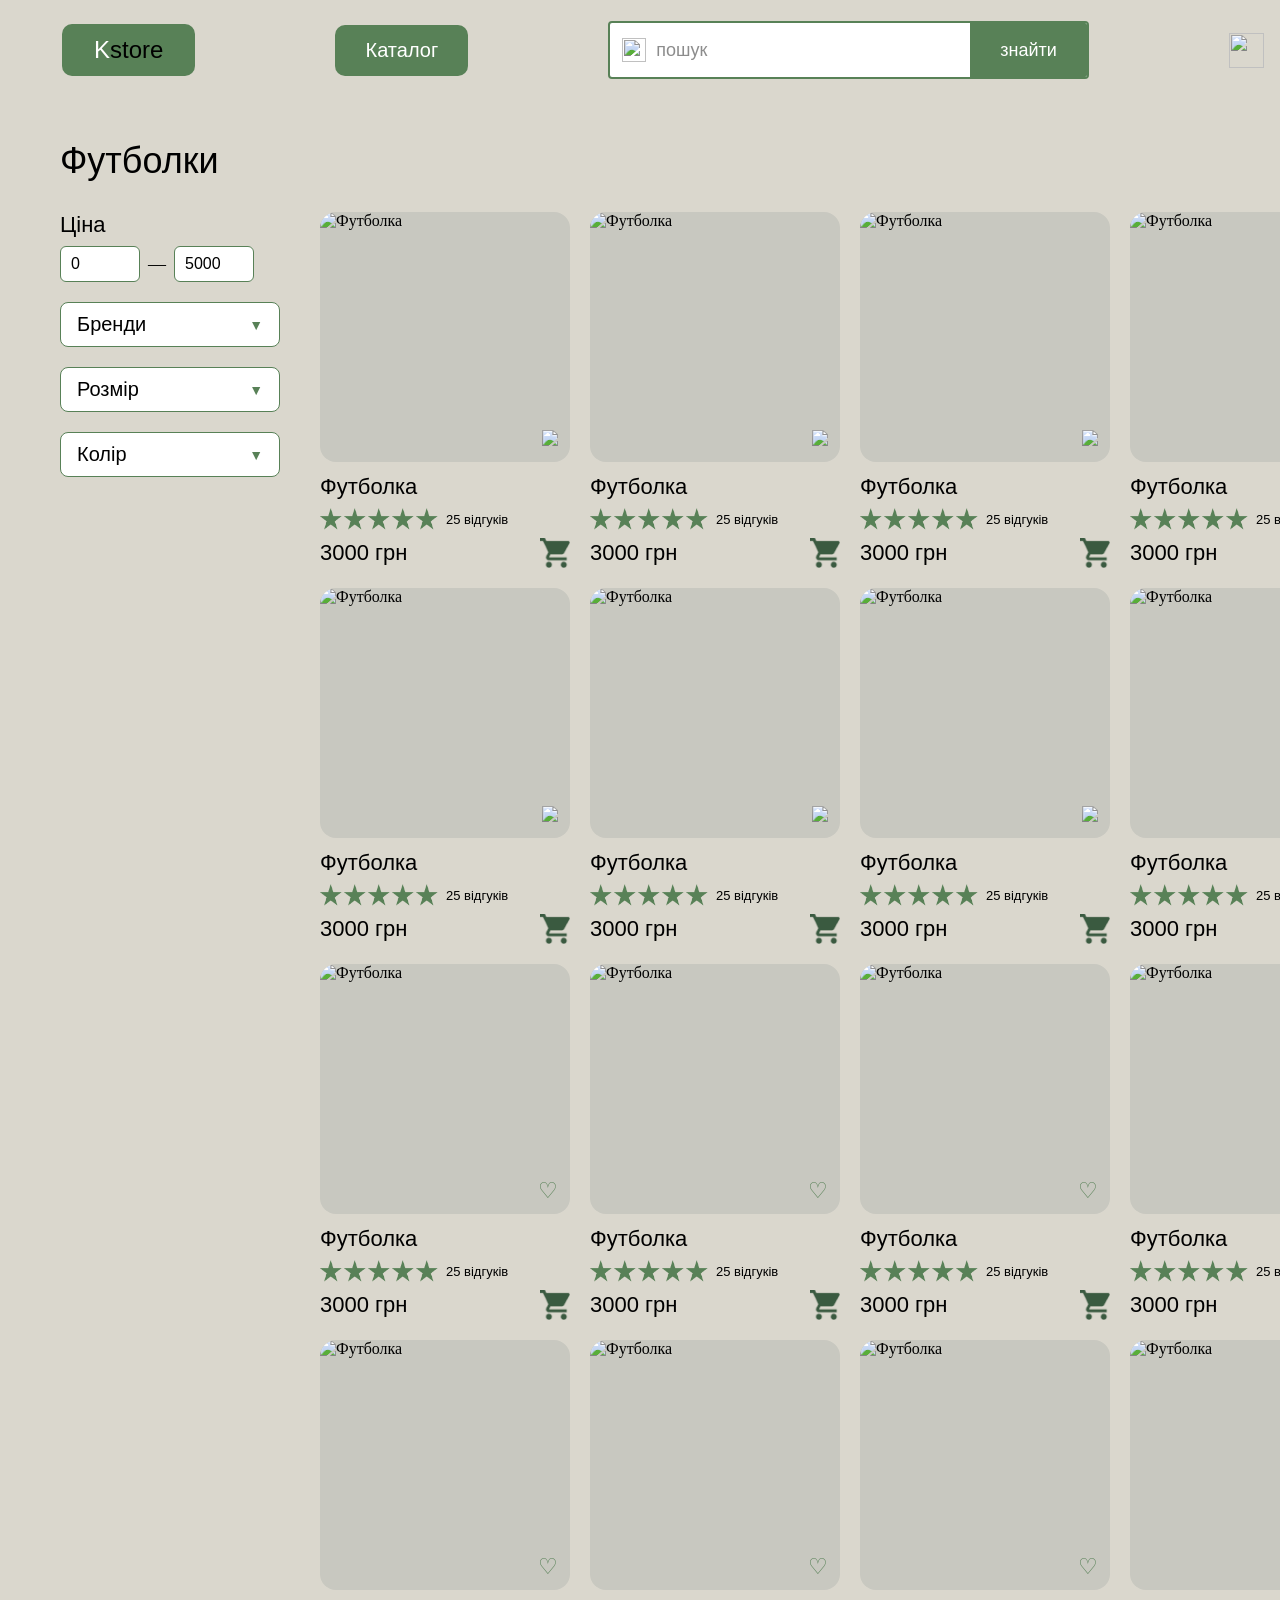
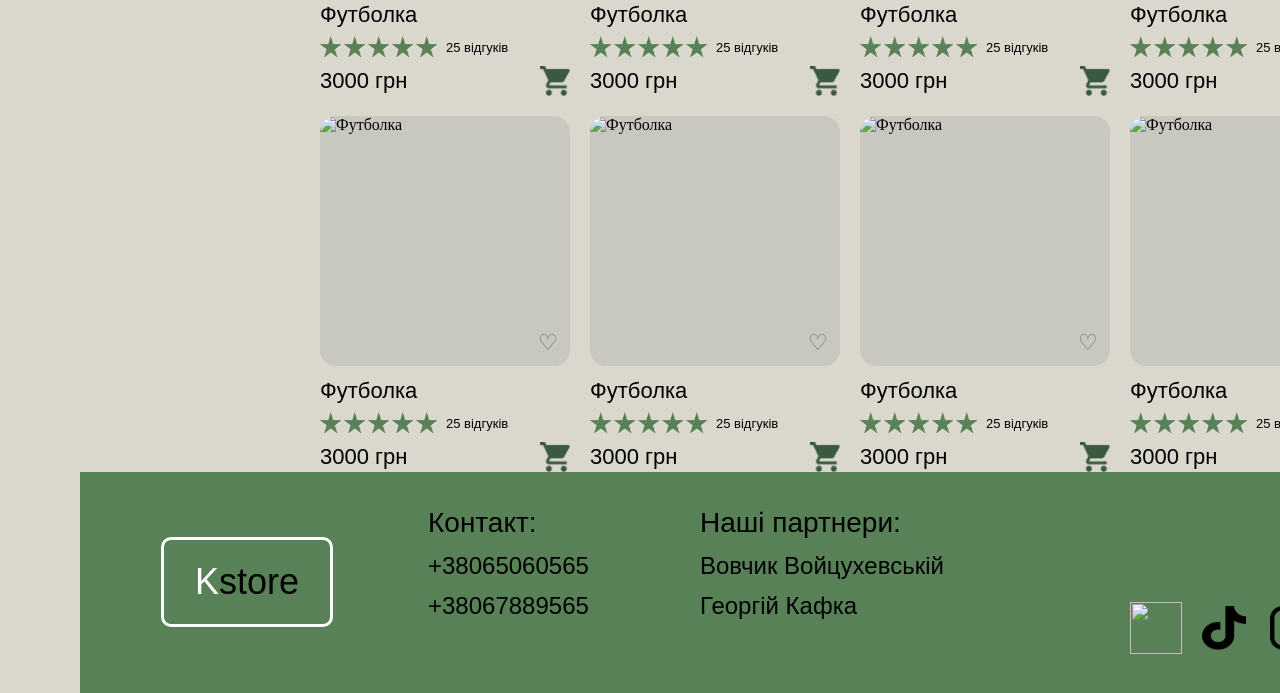
==== tshirts.html @ 8bb26d5e "ver 4" ====
<!DOCTYPE html>
<html>

<head>
  <meta charset="utf-8" />
  <style>
    :root {
      --cart: #588157;
      --clolr: #DAD7CD;
      --clollr: #a3b18a;
      --coilr: #a3b18a;
    }
  </style>
  <link rel="stylesheet" href="style.css">
  <link rel="stylesheet" href="tshirts.css">
</head>

<body>
  <div class="home-page">

    <!-- ХЕДЕР (такий самий як на першій сторінці) -->
    <header class="header">
      <div class="kstore-wrapper">
        <p class="kstore"><span class="span">K</span><span class="text-wrapper-13">store</span></p>
      </div>
      <button class="div-wrapper">Каталог</button>
      <div class="search-container">
        <div class="search-box">
          <img class="search-icon" src="img/pepicons-pop-loop.svg" />
          <input type="text" placeholder="пошук" class="search-input">
        </div>
        <button class="button-find">знайти</button>
      </div>
      <div class="header-icons">
        <img class="header-icon" src="img/heart-2.svg" />
        <img class="header-icon" src="img/mdi-account.svg" />
        <img class="header-icon" src="img/mdi-cart-2.svg" />
      </div>
    </header>

    <!-- КОНТЕНТ СТОРІНКИ -->
    <div class="tshirts-page">

      <!-- ЗАГОЛОВОК -->
      <h1 class="tshirts-title">Футболки</h1>

      <div class="tshirts-layout">

        <!-- ФІЛЬТРИ ЗЛІВА -->
        <div class="filters">

          <div class="filter-group">
            <div class="filter-label">Ціна</div>
            <div class="price-inputs">
              <input type="number" class="price-input" placeholder="0" value="0" />
              <span class="price-divider">—</span>
              <input type="number" class="price-input" placeholder="5000" value="5000" />
            </div>
          </div>

          <div class="filter-group">
            <button class="filter-dropdown">Бренди <span class="arrow">▼</span></button>
          </div>

          <div class="filter-group">
            <button class="filter-dropdown">Розмір <span class="arrow">▼</span></button>
          </div>

          <div class="filter-group">
            <button class="filter-dropdown">Колір <span class="arrow">▼</span></button>
          </div>

        </div>

        <!-- СІТКА ТОВАРІВ -->
        <div class="products-grid">

          <!-- ТОВАР 1 — замініть src на своє фото -->
          <div class="product-card">
            <div class="product-img-wrapper">
              <img class="product-img" src="img/ВСТАВТЕ_ФОТО_1.png" alt="Футболка" />
              <div class="product-heart"><img src="img/heart.svg" /></div>\
            </div>
            <div class="product-name">Футболка</div>
            <div class="product-stars">
              <img src="img/Star 3.png" /><img src="img/Star 3.png" /><img src="img/Star 3.png" /><img src="img/Star 3.png" /><img src="img/Star 3.png" />
              <span class="product-reviews">25 відгуків</span>
            </div>
            <div class="product-bottom">
              <span class="product-price">3000 грн</span>
              <img class="product-cart-icon" src="img/Vector.png" />
            </div>
          </div>

          <!-- ТОВАР 2 -->
          <div class="product-card">
            <div class="product-img-wrapper">
              <img class="product-img" src="img/ВСТАВТЕ_ФОТО_2.png" alt="Футболка" />
              <div class="product-heart"><img src="img/heart.svg" /></div>
            </div>
            <div class="product-name">Футболка</div>
            <div class="product-stars">
              <img src="img/Star 3.png" /><img src="img/Star 3.png" /><img src="img/Star 3.png" /><img src="img/Star 3.png" /><img src="img/Star 3.png" />
              <span class="product-reviews">25 відгуків</span>
            </div>
            <div class="product-bottom">
              <span class="product-price">3000 грн</span>
              <img class="product-cart-icon" src="img/Vector.png" />
            </div>
          </div>

          <!-- ТОВАР 3 -->
          <div class="product-card">
            <div class="product-img-wrapper">
              <img class="product-img" src="img/ВСТАВТЕ_ФОТО_3.png" alt="Футболка" />
              <div class="product-heart"><img src="img/heart.svg" /></div>
            </div>
            <div class="product-name">Футболка</div>
            <div class="product-stars">
              <img src="img/Star 3.png" /><img src="img/Star 3.png" /><img src="img/Star 3.png" /><img src="img/Star 3.png" /><img src="img/Star 3.png" />
              <span class="product-reviews">25 відгуків</span>
            </div>
            <div class="product-bottom">
              <span class="product-price">3000 грн</span>
              <img class="product-cart-icon" src="img/Vector.png" />
            </div>
          </div>

          <!-- ТОВАР 4 -->
          <div class="product-card">
            <div class="product-img-wrapper">
              <img class="product-img" src="img/ВСТАВТЕ_ФОТО_4.png" alt="Футболка" />
              <div class="product-heart"><img src="img/heart.svg" /></div>
            </div>
            <div class="product-name">Футболка</div>
            <div class="product-stars">
              <img src="img/Star 3.png" /><img src="img/Star 3.png" /><img src="img/Star 3.png" /><img src="img/Star 3.png" /><img src="img/Star 3.png" />
              <span class="product-reviews">25 відгуків</span>
            </div>
            <div class="product-bottom">
              <span class="product-price">3000 грн</span>
              <img class="product-cart-icon" src="img/Vector.png" />
            </div>
          </div>

          <!-- ТОВАР 5 -->
          <div class="product-card">
            <div class="product-img-wrapper">
              <img class="product-img" src="img/ВСТАВТЕ_ФОТО_5.png" alt="Футболка" />
              <div class="product-heart"><img src="img/heart.svg" /></div>
            </div>
            <div class="product-name">Футболка</div>
            <div class="product-stars">
              <img src="img/Star 3.png" /><img src="img/Star 3.png" /><img src="img/Star 3.png" /><img src="img/Star 3.png" /><img src="img/Star 3.png" />
              <span class="product-reviews">25 відгуків</span>
            </div>
            <div class="product-bottom">
              <span class="product-price">3000 грн</span>
              <img class="product-cart-icon" src="img/Vector.png" />
            </div>
          </div>

          <!-- ТОВАР 6 -->
          <div class="product-card">
            <div class="product-img-wrapper">
              <img class="product-img" src="img/ВСТАВТЕ_ФОТО_6.png" alt="Футболка" />
              <div class="product-heart"><img src="img/heart.svg" /></div>
            </div>
            <div class="product-name">Футболка</div>
            <div class="product-stars">
              <img src="img/Star 3.png" /><img src="img/Star 3.png" /><img src="img/Star 3.png" /><img src="img/Star 3.png" /><img src="img/Star 3.png" />
              <span class="product-reviews">25 відгуків</span>
            </div>
            <div class="product-bottom">
              <span class="product-price">3000 грн</span>
              <img class="product-cart-icon" src="img/Vector.png" />
            </div>
          </div>

          <!-- ТОВАР 7 -->
          <div class="product-card">
            <div class="product-img-wrapper">
              <img class="product-img" src="img/ВСТАВТЕ_ФОТО_7.png" alt="Футболка" />
              <div class="product-heart"><img src="img/heart.svg" /></div>
            </div>
            <div class="product-name">Футболка</div>
            <div class="product-stars">
              <img src="img/Star 3.png" /><img src="img/Star 3.png" /><img src="img/Star 3.png" /><img src="img/Star 3.png" /><img src="img/Star 3.png" />
              <span class="product-reviews">25 відгуків</span>
            </div>
            <div class="product-bottom">
              <span class="product-price">3000 грн</span>
              <img class="product-cart-icon" src="img/Vector.png" />
            </div>
          </div>

          <!-- ТОВАР 8 -->
          <div class="product-card">
            <div class="product-img-wrapper">
              <img class="product-img" src="img/ВСТАВТЕ_ФОТО_8.png" alt="Футболка" />
              <div class="product-heart"><img src="img/heart.svg" /></div>
            </div>
            <div class="product-name">Футболка</div>
            <div class="product-stars">
              <img src="img/Star 3.png" /><img src="img/Star 3.png" /><img src="img/Star 3.png" /><img src="img/Star 3.png" /><img src="img/Star 3.png" />
              <span class="product-reviews">25 відгуків</span>
            </div>
            <div class="product-bottom">
              <span class="product-price">3000 грн</span>
              <img class="product-cart-icon" src="img/Vector.png" />
            </div>
          </div>

          <!-- ТОВАР 9 -->
          <div class="product-card">
            <div class="product-img-wrapper">
              <img class="product-img" src="img/ВСТАВТЕ_ФОТО_9.png" alt="Футболка" />
              <div class="product-heart">♡</div>
            </div>
            <div class="product-name">Футболка</div>
            <div class="product-stars">
              <img src="img/Star 3.png" /><img src="img/Star 3.png" /><img src="img/Star 3.png" /><img src="img/Star 3.png" /><img src="img/Star 3.png" />
              <span class="product-reviews">25 відгуків</span>
            </div>
            <div class="product-bottom">
              <span class="product-price">3000 грн</span>
              <img class="product-cart-icon" src="img/Vector.png" />
            </div>
          </div>

          <!-- ТОВАР 10 -->
          <div class="product-card">
            <div class="product-img-wrapper">
              <img class="product-img" src="img/ВСТАВТЕ_ФОТО_10.png" alt="Футболка" />
              <div class="product-heart">♡</div>
            </div>
            <div class="product-name">Футболка</div>
            <div class="product-stars">
              <img src="img/Star 3.png" /><img src="img/Star 3.png" /><img src="img/Star 3.png" /><img src="img/Star 3.png" /><img src="img/Star 3.png" />
              <span class="product-reviews">25 відгуків</span>
            </div>
            <div class="product-bottom">
              <span class="product-price">3000 грн</span>
              <img class="product-cart-icon" src="img/Vector.png" />
            </div>
          </div>

          <!-- ТОВАР 11 -->
          <div class="product-card">
            <div class="product-img-wrapper">
              <img class="product-img" src="img/ВСТАВТЕ_ФОТО_11.png" alt="Футболка" />
              <div class="product-heart">♡</div>
            </div>
            <div class="product-name">Футболка</div>
            <div class="product-stars">
              <img src="img/Star 3.png" /><img src="img/Star 3.png" /><img src="img/Star 3.png" /><img src="img/Star 3.png" /><img src="img/Star 3.png" />
              <span class="product-reviews">25 відгуків</span>
            </div>
            <div class="product-bottom">
              <span class="product-price">3000 грн</span>
              <img class="product-cart-icon" src="img/Vector.png" />
            </div>
          </div>

          <!-- ТОВАР 12 -->
          <div class="product-card">
            <div class="product-img-wrapper">
              <img class="product-img" src="img/ВСТАВТЕ_ФОТО_12.png" alt="Футболка" />
              <div class="product-heart">♡</div>
            </div>
            <div class="product-name">Футболка</div>
            <div class="product-stars">
              <img src="img/Star 3.png" /><img src="img/Star 3.png" /><img src="img/Star 3.png" /><img src="img/Star 3.png" /><img src="img/Star 3.png" />
              <span class="product-reviews">25 відгуків</span>
            </div>
            <div class="product-bottom">
              <span class="product-price">3000 грн</span>
              <img class="product-cart-icon" src="img/Vector.png" />
            </div>
          </div>

          <!-- ТОВАР 13 -->
          <div class="product-card">
            <div class="product-img-wrapper">
              <img class="product-img" src="img/ВСТАВТЕ_ФОТО_13.png" alt="Футболка" />
              <div class="product-heart">♡</div>
            </div>
            <div class="product-name">Футболка</div>
            <div class="product-stars">
              <img src="img/Star 3.png" /><img src="img/Star 3.png" /><img src="img/Star 3.png" /><img src="img/Star 3.png" /><img src="img/Star 3.png" />
              <span class="product-reviews">25 відгуків</span>
            </div>
            <div class="product-bottom">
              <span class="product-price">3000 грн</span>
              <img class="product-cart-icon" src="img/Vector.png" />
            </div>
          </div>

          <!-- ТОВАР 14 -->
          <div class="product-card">
            <div class="product-img-wrapper">
              <img class="product-img" src="img/ВСТАВТЕ_ФОТО_14.png" alt="Футболка" />
              <div class="product-heart">♡</div>
            </div>
            <div class="product-name">Футболка</div>
            <div class="product-stars">
              <img src="img/Star 3.png" /><img src="img/Star 3.png" /><img src="img/Star 3.png" /><img src="img/Star 3.png" /><img src="img/Star 3.png" />
              <span class="product-reviews">25 відгуків</span>
            </div>
            <div class="product-bottom">
              <span class="product-price">3000 грн</span>
              <img class="product-cart-icon" src="img/Vector.png" />
            </div>
          </div>

          <!-- ТОВАР 15 -->
          <div class="product-card">
            <div class="product-img-wrapper">
              <img class="product-img" src="img/ВСТАВТЕ_ФОТО_15.png" alt="Футболка" />
              <div class="product-heart">♡</div>
            </div>
            <div class="product-name">Футболка</div>
            <div class="product-stars">
              <img src="img/Star 3.png" /><img src="img/Star 3.png" /><img src="img/Star 3.png" /><img src="img/Star 3.png" /><img src="img/Star 3.png" />
              <span class="product-reviews">25 відгуків</span>
            </div>
            <div class="product-bottom">
              <span class="product-price">3000 грн</span>
              <img class="product-cart-icon" src="img/Vector.png" />
            </div>
          </div>

          <!-- ТОВАР 16 -->
          <div class="product-card">
            <div class="product-img-wrapper">
              <img class="product-img" src="img/ВСТАВТЕ_ФОТО_16.png" alt="Футболка" />
              <div class="product-heart">♡</div>
            </div>
            <div class="product-name">Футболка</div>
            <div class="product-stars">
              <img src="img/Star 3.png" /><img src="img/Star 3.png" /><img src="img/Star 3.png" /><img src="img/Star 3.png" /><img src="img/Star 3.png" />
              <span class="product-reviews">25 відгуків</span>
            </div>
            <div class="product-bottom">
              <span class="product-price">3000 грн</span>
              <img class="product-cart-icon" src="img/Vector.png" />
            </div>
          </div>

          <!-- ТОВАР 17 -->
          <div class="product-card">
            <div class="product-img-wrapper">
              <img class="product-img" src="img/ВСТАВТЕ_ФОТО_17.png" alt="Футболка" />
              <div class="product-heart">♡</div>
            </div>
            <div class="product-name">Футболка</div>
            <div class="product-stars">
              <img src="img/Star 3.png" /><img src="img/Star 3.png" /><img src="img/Star 3.png" /><img src="img/Star 3.png" /><img src="img/Star 3.png" />
              <span class="product-reviews">25 відгуків</span>
            </div>
            <div class="product-bottom">
              <span class="product-price">3000 грн</span>
              <img class="product-cart-icon" src="img/Vector.png" />
            </div>
          </div>

          <!-- ТОВАР 18 -->
          <div class="product-card">
            <div class="product-img-wrapper">
              <img class="product-img" src="img/ВСТАВТЕ_ФОТО_18.png" alt="Футболка" />
              <div class="product-heart">♡</div>
            </div>
            <div class="product-name">Футболка</div>
            <div class="product-stars">
              <img src="img/Star 3.png" /><img src="img/Star 3.png" /><img src="img/Star 3.png" /><img src="img/Star 3.png" /><img src="img/Star 3.png" />
              <span class="product-reviews">25 відгуків</span>
            </div>
            <div class="product-bottom">
              <span class="product-price">3000 грн</span>
              <img class="product-cart-icon" src="img/Vector.png" />
            </div>
          </div>

          <!-- ТОВАР 19 -->
          <div class="product-card">
            <div class="product-img-wrapper">
              <img class="product-img" src="img/ВСТАВТЕ_ФОТО_19.png" alt="Футболка" />
              <div class="product-heart">♡</div>
            </div>
            <div class="product-name">Футболка</div>
            <div class="product-stars">
              <img src="img/Star 3.png" /><img src="img/Star 3.png" /><img src="img/Star 3.png" /><img src="img/Star 3.png" /><img src="img/Star 3.png" />
              <span class="product-reviews">25 відгуків</span>
            </div>
            <div class="product-bottom">
              <span class="product-price">3000 грн</span>
              <img class="product-cart-icon" src="img/Vector.png" />
            </div>
          </div>

          <!-- ТОВАР 20 -->
          <div class="product-card">
            <div class="product-img-wrapper">
              <img class="product-img" src="img/ВСТАВТЕ_ФОТО_20.png" alt="Футболка" />
              <div class="product-heart">♡</div>
            </div>
            <div class="product-name">Футболка</div>
            <div class="product-stars">
              <img src="img/Star 3.png" /><img src="img/Star 3.png" /><img src="img/Star 3.png" /><img src="img/Star 3.png" /><img src="img/Star 3.png" />
              <span class="product-reviews">25 відгуків</span>
            </div>
            <div class="product-bottom">
              <span class="product-price">3000 грн</span>
              <img class="product-cart-icon" src="img/Vector.png" />
            </div>
          </div>

        </div>
      </div>
    </div>

    <!-- ФУТЕР (такий самий як на першій сторінці) -->
    <div class="rectangle">
      <div class="rectangle-2"></div>
      <a href="index.html">
        <div class="frame-10">
          <p class="p"><span class="span">K</span><span class="text-wrapper-13">store</span></p>
        </div>
      </a>
      <div class="text-wrapper-16">Контакт:</div>
      <div class="text-wrapper-17">+38065060565</div>
      <div class="text-wrapper-18">+38067889565</div>
      <div class="text-wrapper-19">Наші партнери:</div>
      <div class="text-wrapper-20">Вовчик Войцухевській</div>
      <div class="text-wrapper-21">Георгій Кафка</div>
      <div class="footer-icons">
        <img src="img/vector-3.svg" class="footer-icon-tiktok" />
        <div class="mdi-instagram"><img class="vector" src="img/Vector (5).png" /></div>
        <div class="mdi-twitter"><img class="vector-2" src="img/Vector (6).png" /></div>
      </div>
    </div>

  </div>
</body>

</html>
---- style.css ----
html, body {
  margin: 0;
  padding: 0;
  background-color: #DAD7CD;
}
 
button:focus-visible {
  outline: 2px solid #4a90e2;
}
 
a {
  text-decoration: none;
}
 
.home-page {
  background-color: #DAD7CD;
  width: 1440px;
  min-height: 3067px;
  margin: 0 auto;
  position: relative;
  display: flex;
  flex-direction: column;
  align-items: flex-start;
}
 
.home-page .header {
  width: 1440px;
  height: 100px;
  display: flex;
  align-items: center;
  justify-content: space-between;
  padding: 0 62px;
  box-sizing: border-box;
  flex-shrink: 0;
  background-color: transparent;
}
 
.home-page .kstore-wrapper {
  display: flex;
  align-items: center;
  justify-content: center;
  background-color: #588157;
  border-radius: 10px;
  padding: 12px 32px;
  cursor: pointer;
}
 
.home-page .kstore {
  font-family: "Inter", Helvetica, sans-serif;
  font-size: 24px;
  color: transparent;
  margin: 0;
  line-height: normal;
}
 
.home-page .span {
  color: #ffffff;
}
 
.home-page .text-wrapper-13 {
  color: #000000;
}
 
.home-page .div-wrapper {
  all: unset;
  box-sizing: border-box;
  background-color: #588157;
  color: #ffffff;
  border-radius: 10px;
  padding: 14px 30px;
  font-family: "Inter", Helvetica, sans-serif;
  font-size: 20px;
  cursor: pointer;
  white-space: nowrap;
}
 
.home-page .div-wrapper:hover {
  background-color: #3e5b41;
}
 
.search-container {
  display: flex;
  align-items: center;
  border: 2px solid #588157;
  border-radius: 4px;
  overflow: hidden;
  background: white;
}
 
.search-box {
  display: flex;
  align-items: center;
  padding: 0 12px;
}
 
.search-icon {
  width: 24px;
  height: 24px;
  margin-right: 8px;
}
 
.search-input {
  border: none;
  outline: none;
  width: 300px;
  height: 50px;
  font-size: 18px;
  font-family: "Inter", Helvetica, sans-serif;
  background: transparent;
}
 
.search-input::placeholder {
  color: #8c8c8c;
}
 
.button-find {
  all: unset;
  box-sizing: border-box;
  background-color: #588157;
  color: #ffffff;
  padding: 0 30px;
  height: 54px;
  cursor: pointer;
  font-size: 18px;
  font-family: "Inter", Helvetica, sans-serif;
  white-space: nowrap;
}
 
.button-find:hover {
  background-color: #3e5b41;
}
 
.header-icons {
  display: flex;
  align-items: center;
  gap: 22px;
}
 
.header-icon {
  width: 35px;
  height: 35px;
  cursor: pointer;
}
 
.home-page .frame {
  width: 1440px;
  height: 564px;
  flex-shrink: 0;
}
 
.home-page .div {
  width: 1440px;
  height: 564px;
  position: relative;
  background-image: url(./img/Rectangle\ 1.png);
  background-size: cover;
  background-position: 50% 50%;
}
 
.home-page .ellipse {
  position: absolute;
  left: 679px;
  top: 532px;
  width: 9px;
  height: 9px;
  border-radius: 50%;
  background-color: #588157;
}
 
.home-page .ellipse-2,
.home-page .ellipse-3,
.home-page .ellipse-4,
.home-page .ellipse-5 {
  position: absolute;
  top: 532px;
  width: 9px;
  height: 9px;
  border-radius: 50%;
  background-color: #a3b18a;
}
 
.home-page .ellipse-2 { left: 697px; }
.home-page .ellipse-3 { left: 715px; }
.home-page .ellipse-4 { left: 733px; }
.home-page .ellipse-5 { left: 751px; }
 
.home-page .frame-2 {
  display: flex;
  flex-direction: column;
  width: 383px;
  align-items: flex-start;
  position: absolute;
  top: 78px;
  left: 101px;
  gap: 16px;
}
 
.home-page .text-wrapper {
  font-family: "Inter", Helvetica, sans-serif;
  font-weight: 600;
  color: #000000;
  font-size: 32px;
  line-height: normal;
}
 
.home-page .button {
  all: unset;
  box-sizing: border-box;
  display: inline-flex;
  align-items: center;
  justify-content: center;
  padding: 16px 12px;
  background-color: #a3b18a;
  border-radius: 16px;
  cursor: pointer;
}
 
.home-page .text-wrapper-2 {
  font-family: "Inter", Helvetica, sans-serif;
  font-weight: 400;
  color: #000000;
  font-size: 32px;
  line-height: normal;
}
 
.home-page .ic-outline-arrow {
  position: absolute;
  top: 239px;
  left: 21px;
  width: 85px;
  height: 85px;
}
 
.home-page .img {
  position: absolute;
  top: 237px;
  left: 1350px;
  width: 90px;
  height: 90px;
}
 
.home-page .text-wrapper-3 {
  position: absolute;
  top: 730px;
  left: 154px;
  font-family: "Inter", Helvetica, sans-serif;
  font-weight: 400;
  color: #000000;
  font-size: 36px;
  line-height: normal;
}
 
.home-page .tshirtcategory {
  display: flex;
  width: 270px;
  height: 275px;
  align-items: flex-end;
  justify-content: flex-end;
  padding: 8px 15px;
  box-sizing: border-box;
  position: absolute;
  top: 800px;
  left: 100px;
  border-radius: 16px;
  background-image: url(./img/primary.png);
  background-size: cover;
  background-position: 50% 50%;
}
 
.home-page .text-wrapper-14 {
  font-family: "Inter", Helvetica, sans-serif;
  font-weight: 700;
  color: #000000;
  font-size: 24px;
  line-height: normal;
}
 
.home-page .frame-7 {
  display: flex;
  width: 270px;
  height: 276px;
  align-items: flex-end;
  justify-content: flex-end;
  padding: 8px 15px;
  box-sizing: border-box;
  position: absolute;
  top: 800px;
  left: 415px;
  border-radius: 16px;
  background-image: url(./img/Frame\ 32\ \(1\).png);
  background-size: cover;
  background-position: 50% 50%;
}
 
.home-page .frame-8 {
  display: flex;
  width: 270px;
  height: 276px;
  align-items: flex-end;
  justify-content: flex-end;
  padding: 8px 15px;
  box-sizing: border-box;
  position: absolute;
  top: 800px;
  left: 731px;
  border-radius: 16px;
  background-image: url(./img/Frame\ 33\ \(1\).png);
  background-size: cover;
  background-position: 50% 50%;
}
 
.home-page .frame-9 {
  display: flex;
  width: 270px;
  height: 276px;
  align-items: flex-end;
  justify-content: flex-end;
  padding: 8px 15px;
  box-sizing: border-box;
  position: absolute;
  top: 800px;
  left: 1045px;
  border-radius: 16px;
  background-image: url(./img/Frame\ 34\ \(1\).png);
  background-size: cover;
  background-position: 50% 50%;
}
 
.home-page .text-wrapper-15 {
  font-family: "Inter", Helvetica, sans-serif;
  font-weight: 600;
  color: #ffffff;
  font-size: 24px;
  line-height: normal;
}
 
.home-page .text-wrapper-4 {
  position: absolute;
  top: 1155px;
  left: 139px;
  font-family: "Inter", Helvetica, sans-serif;
  font-weight: 400;
  color: #000000;
  font-size: 36px;
  line-height: normal;
}
 
.home-page .frame-3 {
  display: flex;
  flex-wrap: wrap;
  width: 1243px;
  align-items: flex-start;
  gap: 17px;
  position: absolute;
  top: 1230px;
  left: 109px;
}
 
.home-page .div-2 {
  position: relative;
  width: 295px;
  height: 440px;
}
 
.home-page .heart-wrapper {
  all: unset;
  box-sizing: border-box;
  display: flex;
  width: 295px;
  height: 276px;
  align-items: flex-end;
  justify-content: flex-end;
  padding: 8px 15px;
  position: absolute;
  top: 0;
  left: 0;
  border-radius: 16px;
  cursor: pointer;
  z-index: 1;
}
 
.home-page .heart {
  width: 31px;
  height: 31px;
}
 
.home-page .product-photo {
  position: absolute;
  top: 0;
  left: 0;
  width: 295px;
  height: 276px;
  object-fit: cover;
  border-radius: 16px;
}
 
.home-page .text-wrapper-5 {
  position: absolute;
  top: 289px;
  left: 0;
  font-family: "Inter", Helvetica, sans-serif;
  font-weight: 400;
  color: #000000;
  font-size: 32px;
  line-height: normal;
}
 
.home-page .star  { position: absolute; top: 343px; left: 1px;   width: 39px; height: 37px; }
.home-page .star-2{ position: absolute; top: 343px; left: 42px;  width: 39px; height: 37px; }
.home-page .star-3{ position: absolute; top: 343px; left: 80px;  width: 39px; height: 37px; }
.home-page .star-4{ position: absolute; top: 343px; left: 121px; width: 39px; height: 37px; }
.home-page .star-5{ position: absolute; top: 343px; left: 159px; width: 38px; height: 37px; }
 
.home-page .text-wrapper-6,
.home-page .text-wrapper-8 {
  position: absolute;
  top: 364px;
  left: 201px;
  width: 85px;
  font-family: "Inter", Helvetica, sans-serif;
  font-weight: 400;
  color: #000000;
  font-size: 16px;
  line-height: normal;
  white-space: nowrap;
}
 
.home-page .text-wrapper-7 {
  position: absolute;
  top: 397px;
  left: 0;
  font-family: "Inter", Helvetica, sans-serif;
  font-weight: 400;
  color: #000000;
  font-size: 32px;
  line-height: normal;
}
 
.home-page .mdi-cart {
  position: absolute;
  top: 397px;
  left: 251px;
  width: 44px;
  height: 44px;
}
 
.home-page .text-wrapper-9 {
  position: absolute;
  top: 2160px;
  left: 132px;
  font-family: "Inter", Helvetica, sans-serif;
  font-weight: 400;
  color: #000000;
  font-size: 36px;
  line-height: normal;
}
 
.home-page .frame-4 {
  display: flex;
  align-items: flex-start;
  gap: 20px;
  position: absolute;
  top: 2230px;
  left: 100px;
}
 
/* ===================== ФУТЕР ===================== */
 
.home-page .rectangle {
  position: absolute;
  bottom: 0;
  left: 50%;
  transform: translateX(-50%);
  width: 100vw;
  height: 221px;
  background-color: #588157;
}
 
.home-page .rectangle-2 {
  width: 100%;
  height: 100%;
  position: absolute;
  top: 0;
  left: 0;
  background-color: #588157;
}
 
.home-page .frame-10 {
  display: flex;
  width: 172px;
  height: 90px;
  align-items: center;
  justify-content: center;
  padding: 4px 39px;
  box-sizing: border-box;
  position: absolute;
  top: 65px;
  left: 81px;
  background-color: #588157;
  border-radius: 10px;
  border: 3px solid #ffffff;
}
 
.home-page .p {
  font-family: "Inter", Helvetica, sans-serif;
  font-weight: 400;
  color: transparent;
  font-size: 36px;
  line-height: normal;
  margin: 0;
}
 
.home-page .text-wrapper-16 {
  position: absolute;
  top: 35px;
  left: 348px;
  font-family: "Inter", Helvetica, sans-serif;
  font-weight: 400;
  color: #000000;
  font-size: 28px;
  line-height: normal;
}
 
.home-page .text-wrapper-17 {
  position: absolute;
  top: 80px;
  left: 348px;
  font-family: "Inter", Helvetica, sans-serif;
  font-weight: 400;
  color: #000000;
  font-size: 24px;
  line-height: normal;
}
 
.home-page .text-wrapper-18 {
  position: absolute;
  top: 120px;
  left: 348px;
  font-family: "Inter", Helvetica, sans-serif;
  font-weight: 400;
  color: #000000;
  font-size: 24px;
  line-height: normal;
}
 
.home-page .text-wrapper-19 {
  position: absolute;
  top: 35px;
  left: 620px;
  font-family: "Inter", Helvetica, sans-serif;
  font-weight: 400;
  color: #000000;
  font-size: 28px;
  line-height: normal;
}
 
.home-page .text-wrapper-20 {
  position: absolute;
  top: 80px;
  left: 620px;
  font-family: "Inter", Helvetica, sans-serif;
  font-weight: 400;
  color: #000000;
  font-size: 24px;
  line-height: normal;
}
 
.home-page .text-wrapper-21 {
  position: absolute;
  top: 120px;
  left: 620px;
  font-family: "Inter", Helvetica, sans-serif;
  font-weight: 400;
  color: #000000;
  font-size: 24px;
  line-height: normal;
}
 
.home-page .footer-icons {
  position: absolute;
  top: 130px;
  left: 1050px;
  display: flex;
  align-items: center;
  gap: 16px;
}
 
.home-page .footer-icon-tiktok {
  width: 52px;
  height: 52px;
}
 
.home-page .mdi-instagram {
  width: 52px;
  height: 52px;
  display: flex;
  align-items: center;
  justify-content: center;
}
 
.home-page .vector {
  width: 44px;
  height: 44px;
}
 
.home-page .mdi-twitter {
  width: 52px;
  height: 52px;
  display: flex;
  align-items: center;
  justify-content: center;
}
 
.home-page .vector-2 {
  width: 44px;
  height: 44px;
}
 
.home-page .slider-control {
  all: unset;
  box-sizing: border-box;
  position: absolute;
  cursor: pointer;
  display: block;
}
 
.home-page .product-cart-button {
  all: unset;
  box-sizing: border-box;
  position: absolute;
  top: 397px;
  left: 251px;
  width: 44px;
  height: 44px;
  cursor: pointer;
  display: block;
}
 
.home-page .icon-button {
  all: unset;
  box-sizing: border-box;
  cursor: pointer;
  display: block;
}
 
.home-page .tshirtcategory,
.home-page .frame-7,
.home-page .frame-8,
.home-page .frame-9 {
  text-decoration: none;
}
---- tshirts.css ----
.home-page {
  min-height: 100vh;
}

.tshirts-page {
  width: 1440px;
  padding: 40px 60px 0 60px;
  box-sizing: border-box;
}
.tshirts-title {
  font-family: "Inter", Helvetica, sans-serif;
  font-size: 36px;
  font-weight: 400;
  color: #000000;
  margin: 0 0 30px 0;
}


.tshirts-layout {
  display: flex;
  gap: 40px;
  align-items: flex-start;
}



.filters {
  width: 220px;
  flex-shrink: 0;
  display: flex;
  flex-direction: column;
  gap: 20px;
  background-color: #DAD7CD;
}

.filter-group {
  display: flex;
  flex-direction: column;
  gap: 8px;
}

.filter-label {
  font-family: "Inter", Helvetica, sans-serif;
  font-size: 22px;
  font-weight: 500;
  color: #000000;
}

.price-inputs {
  display: flex;
  align-items: center;
  gap: 8px;
}

.price-input {
  width: 80px;
  height: 36px;
  border: 1px solid #588157;
  border-radius: 6px;
  padding: 0 10px;
  font-size: 16px;
  font-family: "Inter", Helvetica, sans-serif;
  background: white;
  outline: none;
  box-sizing: border-box;
}

.price-divider {
  font-size: 18px;
  color: #000;
}

.filter-dropdown {
  all: unset;
  box-sizing: border-box;
  display: flex;
  align-items: center;
  justify-content: space-between;
  width: 100%;
  padding: 10px 16px;
  border: 1px solid #588157;
  border-radius: 8px;
  font-family: "Inter", Helvetica, sans-serif;
  font-size: 20px;
  color: #000000;
  cursor: pointer;
  background: white;
}

.filter-dropdown:hover {
  background-color: #f0f0ec;
}

.arrow {
  font-size: 14px;
  color: #588157;
}



.products-grid {
  display: grid;
  grid-template-columns: repeat(4, 1fr);
  gap: 20px;
  flex: 1;
}

.product-card {
  display: flex;
  flex-direction: column;
  gap: 8px;
}

.product-img-wrapper {
  position: relative;
  width: 100%;
  aspect-ratio: 1 / 1;
  border-radius: 16px;
  overflow: hidden;
  background-color: #c8c8c0;
}

.product-img {
  width: 100%;
  height: 100%;
  object-fit: cover;
  border-radius: 16px;
  display: block;
}

.product-heart {
  position: absolute;
  bottom: 10px;
  right: 12px;
  font-size: 22px;
  color: #588157;
  cursor: pointer;
  user-select: none;
}

.product-name {
  font-family: "Inter", Helvetica, sans-serif;
  font-size: 22px;
  font-weight: 400;
  color: #000000;
  margin-top: 4px;
}

.product-stars {
  display: flex;
  align-items: center;
  gap: 2px;
}

.product-stars img {
  width: 22px;
  height: 22px;
}

.product-reviews {
  font-family: "Inter", Helvetica, sans-serif;
  font-size: 13px;
  color: #000000;
  margin-left: 6px;
  white-space: nowrap;
}

.product-bottom {
  display: flex;
  align-items: center;
  justify-content: space-between;
}

.product-price {
  font-family: "Inter", Helvetica, sans-serif;
  font-size: 22px;
  font-weight: 400;
  color: #000000;
}

.product-cart-icon {
  width: 30px;
  height: 30px;
  cursor: pointer;
}
.tshirts-page {
  padding-bottom: 0;
}

.home-page .rectangle {
  width: 100vw !important;
  left: calc(-1 * (100vw - 1440px) / 2) !important;
  position: relative !important;
  transform: none !important;
}
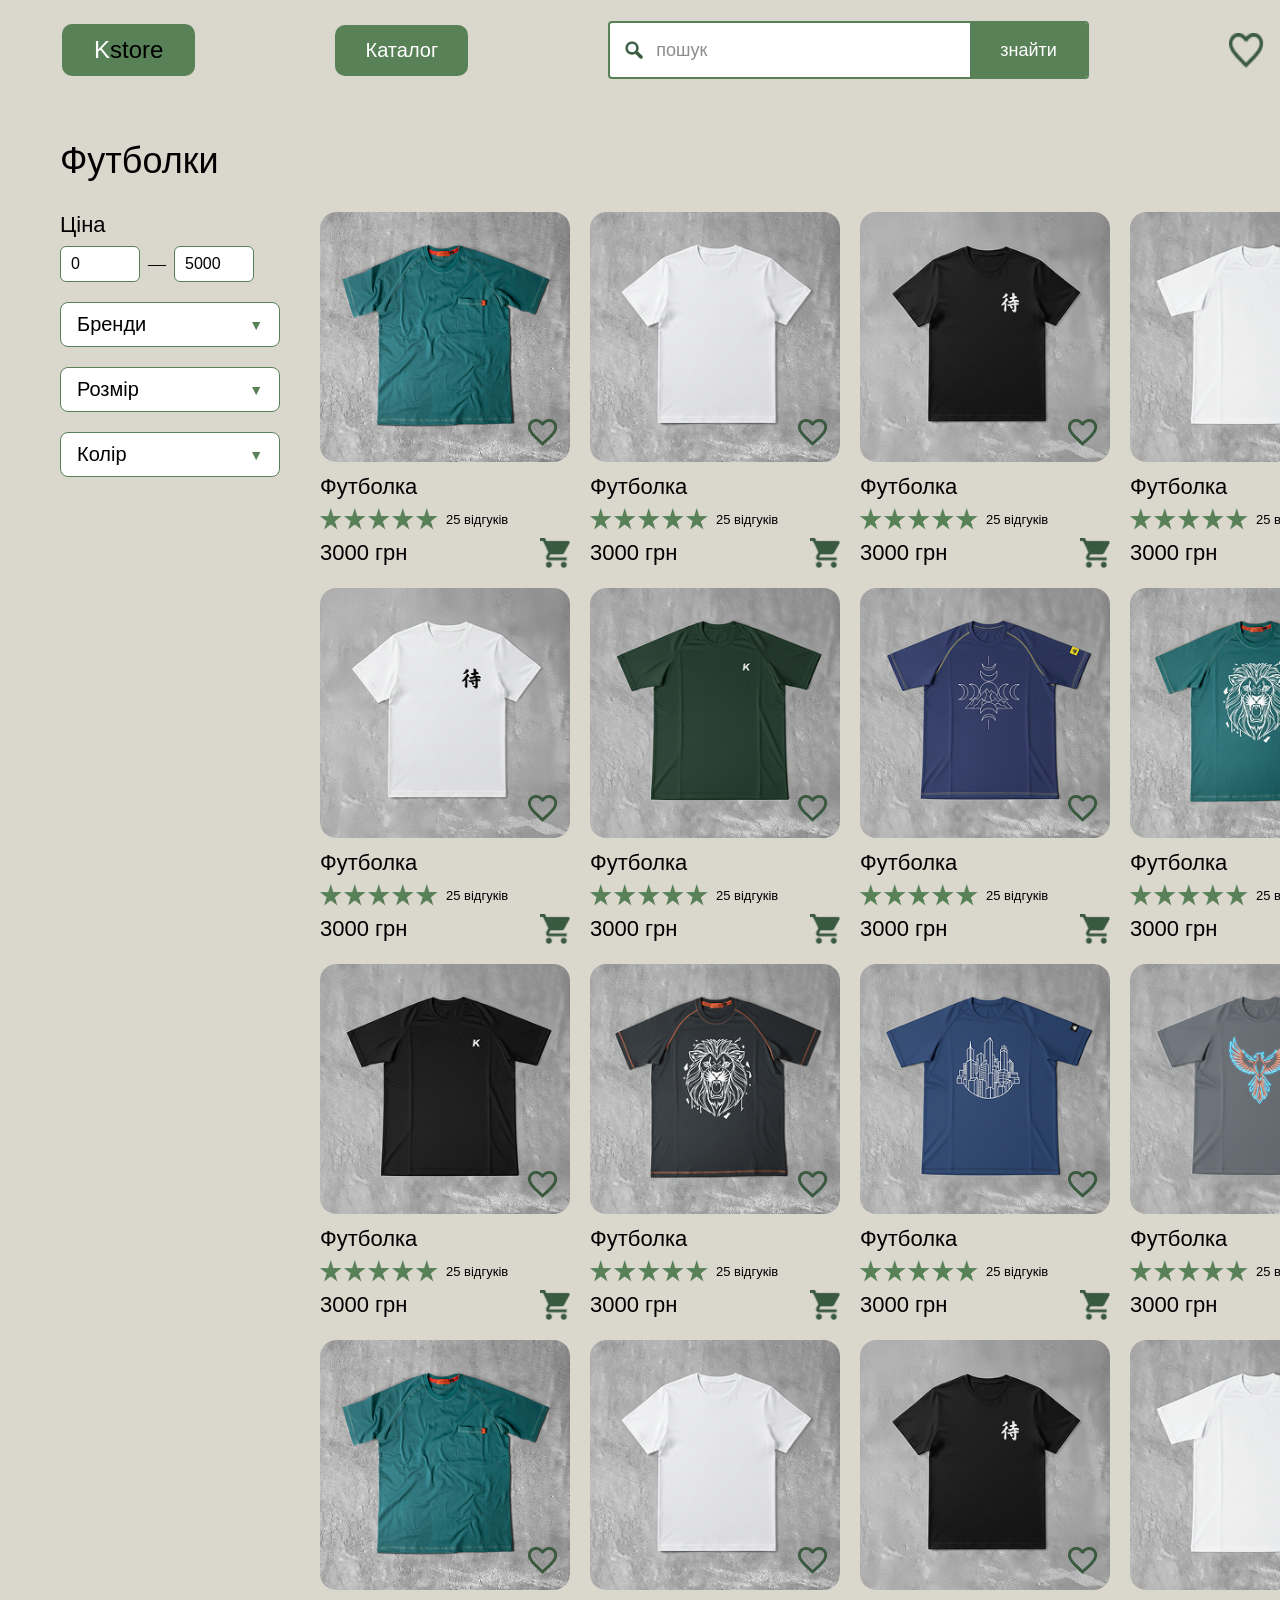
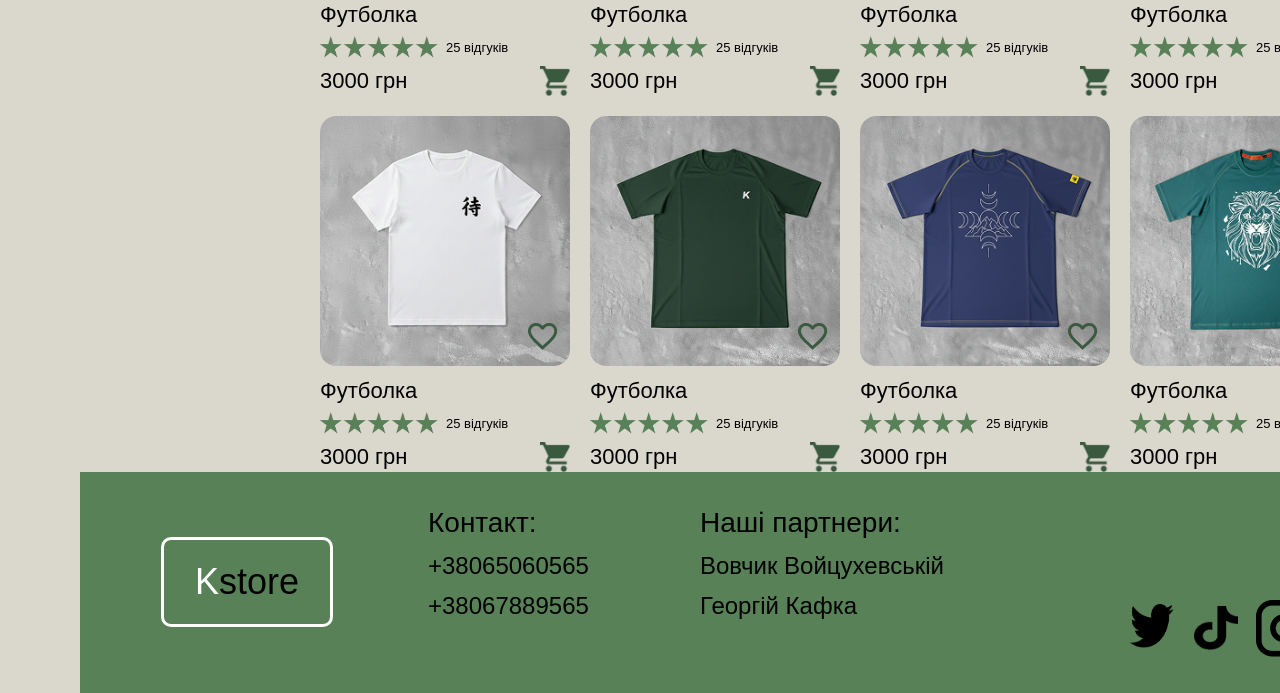
==== commit 7e0acc5a: "Add product page and update product links" ====
--- a/tshirts.html
+++ b/tshirts.html
@@ -26,15 +26,15 @@
       <button class="div-wrapper">Каталог</button>
       <div class="search-container">
         <div class="search-box">
-          <img class="search-icon" src="img/pepicons-pop-loop.svg" />
+          <img class="search-icon" src="img/pepicons-pop_loop.png" />
           <input type="text" placeholder="пошук" class="search-input">
         </div>
         <button class="button-find">знайти</button>
       </div>
       <div class="header-icons">
-        <img class="header-icon" src="img/heart-2.svg" />
-        <img class="header-icon" src="img/mdi-account.svg" />
-        <img class="header-icon" src="img/mdi-cart-2.svg" />
+        <img class="header-icon" src="img/Vector (2).png" />
+        <img class="header-icon" src="img/Vector (1).png" />
+        <img class="header-icon" src="img/Vector.png" />
       </div>
     </header>
 
@@ -76,344 +76,384 @@
         <div class="products-grid">
 
           <!-- ТОВАР 1 — замініть src на своє фото -->
-          <div class="product-card">
-            <div class="product-img-wrapper">
-              <img class="product-img" src="img/ВСТАВТЕ_ФОТО_1.png" alt="Футболка" />
-              <div class="product-heart"><img src="img/heart.svg" /></div>\
-            </div>
-            <div class="product-name">Футболка</div>
-            <div class="product-stars">
-              <img src="img/Star 3.png" /><img src="img/Star 3.png" /><img src="img/Star 3.png" /><img src="img/Star 3.png" /><img src="img/Star 3.png" />
-              <span class="product-reviews">25 відгуків</span>
-            </div>
-            <div class="product-bottom">
-              <span class="product-price">3000 грн</span>
-              <img class="product-cart-icon" src="img/Vector.png" />
-            </div>
-          </div>
+          <a href="product.html" class="product-card-link">
+          <div class="product-card">
+            <div class="product-img-wrapper">
+              <img class="product-img" src="img/Frame 15 (10).png" alt="Футболка" />
+              <div class="product-heart"><img src="img/Vector (2).png" /></div>\
+            </div>
+            <div class="product-name">Футболка</div>
+            <div class="product-stars">
+              <img src="img/Star 3.png" /><img src="img/Star 3.png" /><img src="img/Star 3.png" /><img src="img/Star 3.png" /><img src="img/Star 3.png" />
+              <span class="product-reviews">25 відгуків</span>
+            </div>
+            <div class="product-bottom">
+              <span class="product-price">3000 грн</span>
+              <img class="product-cart-icon" src="img/Vector.png" />
+            </div>
+          </div>
+          </a>
 
           <!-- ТОВАР 2 -->
-          <div class="product-card">
-            <div class="product-img-wrapper">
-              <img class="product-img" src="img/ВСТАВТЕ_ФОТО_2.png" alt="Футболка" />
-              <div class="product-heart"><img src="img/heart.svg" /></div>
-            </div>
-            <div class="product-name">Футболка</div>
-            <div class="product-stars">
-              <img src="img/Star 3.png" /><img src="img/Star 3.png" /><img src="img/Star 3.png" /><img src="img/Star 3.png" /><img src="img/Star 3.png" />
-              <span class="product-reviews">25 відгуків</span>
-            </div>
-            <div class="product-bottom">
-              <span class="product-price">3000 грн</span>
-              <img class="product-cart-icon" src="img/Vector.png" />
-            </div>
-          </div>
+          <a href="product.html" class="product-card-link">
+          <div class="product-card">
+            <div class="product-img-wrapper">
+              <img class="product-img" src="img/Frame 15 (11).png" alt="Футболка" />
+              <div class="product-heart"><img src="img/Vector (2).png" /></div>
+            </div>
+            <div class="product-name">Футболка</div>
+            <div class="product-stars">
+              <img src="img/Star 3.png" /><img src="img/Star 3.png" /><img src="img/Star 3.png" /><img src="img/Star 3.png" /><img src="img/Star 3.png" />
+              <span class="product-reviews">25 відгуків</span>
+            </div>
+            <div class="product-bottom">
+              <span class="product-price">3000 грн</span>
+              <img class="product-cart-icon" src="img/Vector.png" />
+            </div>
+          </div>
+          </a>
 
           <!-- ТОВАР 3 -->
-          <div class="product-card">
-            <div class="product-img-wrapper">
-              <img class="product-img" src="img/ВСТАВТЕ_ФОТО_3.png" alt="Футболка" />
-              <div class="product-heart"><img src="img/heart.svg" /></div>
-            </div>
-            <div class="product-name">Футболка</div>
-            <div class="product-stars">
-              <img src="img/Star 3.png" /><img src="img/Star 3.png" /><img src="img/Star 3.png" /><img src="img/Star 3.png" /><img src="img/Star 3.png" />
-              <span class="product-reviews">25 відгуків</span>
-            </div>
-            <div class="product-bottom">
-              <span class="product-price">3000 грн</span>
-              <img class="product-cart-icon" src="img/Vector.png" />
-            </div>
-          </div>
+          <a href="product.html" class="product-card-link">
+          <div class="product-card">
+            <div class="product-img-wrapper">
+              <img class="product-img" src="img/Frame 15 (12).png" alt="Футболка" />
+              <div class="product-heart"><img src="img/Vector (2).png" /></div>
+            </div>
+            <div class="product-name">Футболка</div>
+            <div class="product-stars">
+              <img src="img/Star 3.png" /><img src="img/Star 3.png" /><img src="img/Star 3.png" /><img src="img/Star 3.png" /><img src="img/Star 3.png" />
+              <span class="product-reviews">25 відгуків</span>
+            </div>
+            <div class="product-bottom">
+              <span class="product-price">3000 грн</span>
+              <img class="product-cart-icon" src="img/Vector.png" />
+            </div>
+          </div>
+          </a>
 
           <!-- ТОВАР 4 -->
-          <div class="product-card">
-            <div class="product-img-wrapper">
-              <img class="product-img" src="img/ВСТАВТЕ_ФОТО_4.png" alt="Футболка" />
-              <div class="product-heart"><img src="img/heart.svg" /></div>
-            </div>
-            <div class="product-name">Футболка</div>
-            <div class="product-stars">
-              <img src="img/Star 3.png" /><img src="img/Star 3.png" /><img src="img/Star 3.png" /><img src="img/Star 3.png" /><img src="img/Star 3.png" />
-              <span class="product-reviews">25 відгуків</span>
-            </div>
-            <div class="product-bottom">
-              <span class="product-price">3000 грн</span>
-              <img class="product-cart-icon" src="img/Vector.png" />
-            </div>
-          </div>
+          <a href="product.html" class="product-card-link">
+          <div class="product-card">
+            <div class="product-img-wrapper">
+              <img class="product-img" src="img/Frame 15 (13).png" alt="Футболка" />
+              <div class="product-heart"><img src="img/Vector (2).png" /></div>
+            </div>
+            <div class="product-name">Футболка</div>
+            <div class="product-stars">
+              <img src="img/Star 3.png" /><img src="img/Star 3.png" /><img src="img/Star 3.png" /><img src="img/Star 3.png" /><img src="img/Star 3.png" />
+              <span class="product-reviews">25 відгуків</span>
+            </div>
+            <div class="product-bottom">
+              <span class="product-price">3000 грн</span>
+              <img class="product-cart-icon" src="img/Vector.png" />
+            </div>
+          </div>
+          </a>
 
           <!-- ТОВАР 5 -->
-          <div class="product-card">
-            <div class="product-img-wrapper">
-              <img class="product-img" src="img/ВСТАВТЕ_ФОТО_5.png" alt="Футболка" />
-              <div class="product-heart"><img src="img/heart.svg" /></div>
-            </div>
-            <div class="product-name">Футболка</div>
-            <div class="product-stars">
-              <img src="img/Star 3.png" /><img src="img/Star 3.png" /><img src="img/Star 3.png" /><img src="img/Star 3.png" /><img src="img/Star 3.png" />
-              <span class="product-reviews">25 відгуків</span>
-            </div>
-            <div class="product-bottom">
-              <span class="product-price">3000 грн</span>
-              <img class="product-cart-icon" src="img/Vector.png" />
-            </div>
-          </div>
+          <a href="product.html" class="product-card-link">
+          <div class="product-card">
+            <div class="product-img-wrapper">
+              <img class="product-img" src="img/Frame 15 (14).png" alt="Футболка" />
+              <div class="product-heart"><img src="img/Vector (2).png" /></div>
+            </div>
+            <div class="product-name">Футболка</div>
+            <div class="product-stars">
+              <img src="img/Star 3.png" /><img src="img/Star 3.png" /><img src="img/Star 3.png" /><img src="img/Star 3.png" /><img src="img/Star 3.png" />
+              <span class="product-reviews">25 відгуків</span>
+            </div>
+            <div class="product-bottom">
+              <span class="product-price">3000 грн</span>
+              <img class="product-cart-icon" src="img/Vector.png" />
+            </div>
+          </div>
+          </a>
 
           <!-- ТОВАР 6 -->
-          <div class="product-card">
-            <div class="product-img-wrapper">
-              <img class="product-img" src="img/ВСТАВТЕ_ФОТО_6.png" alt="Футболка" />
-              <div class="product-heart"><img src="img/heart.svg" /></div>
-            </div>
-            <div class="product-name">Футболка</div>
-            <div class="product-stars">
-              <img src="img/Star 3.png" /><img src="img/Star 3.png" /><img src="img/Star 3.png" /><img src="img/Star 3.png" /><img src="img/Star 3.png" />
-              <span class="product-reviews">25 відгуків</span>
-            </div>
-            <div class="product-bottom">
-              <span class="product-price">3000 грн</span>
-              <img class="product-cart-icon" src="img/Vector.png" />
-            </div>
-          </div>
+          <a href="product.html" class="product-card-link">
+          <div class="product-card">
+            <div class="product-img-wrapper">
+              <img class="product-img" src="img/Frame 15 (15).png" alt="Футболка" />
+              <div class="product-heart"><img src="img/Vector (2).png" /></div>
+            </div>
+            <div class="product-name">Футболка</div>
+            <div class="product-stars">
+              <img src="img/Star 3.png" /><img src="img/Star 3.png" /><img src="img/Star 3.png" /><img src="img/Star 3.png" /><img src="img/Star 3.png" />
+              <span class="product-reviews">25 відгуків</span>
+            </div>
+            <div class="product-bottom">
+              <span class="product-price">3000 грн</span>
+              <img class="product-cart-icon" src="img/Vector.png" />
+            </div>
+          </div>
+          </a>
 
           <!-- ТОВАР 7 -->
-          <div class="product-card">
-            <div class="product-img-wrapper">
-              <img class="product-img" src="img/ВСТАВТЕ_ФОТО_7.png" alt="Футболка" />
-              <div class="product-heart"><img src="img/heart.svg" /></div>
-            </div>
-            <div class="product-name">Футболка</div>
-            <div class="product-stars">
-              <img src="img/Star 3.png" /><img src="img/Star 3.png" /><img src="img/Star 3.png" /><img src="img/Star 3.png" /><img src="img/Star 3.png" />
-              <span class="product-reviews">25 відгуків</span>
-            </div>
-            <div class="product-bottom">
-              <span class="product-price">3000 грн</span>
-              <img class="product-cart-icon" src="img/Vector.png" />
-            </div>
-          </div>
+          <a href="product.html" class="product-card-link">
+          <div class="product-card">
+            <div class="product-img-wrapper">
+              <img class="product-img" src="img/Frame 15 (16).png" alt="Футболка" />
+              <div class="product-heart"><img src="img/Vector (2).png" /></div>
+            </div>
+            <div class="product-name">Футболка</div>
+            <div class="product-stars">
+              <img src="img/Star 3.png" /><img src="img/Star 3.png" /><img src="img/Star 3.png" /><img src="img/Star 3.png" /><img src="img/Star 3.png" />
+              <span class="product-reviews">25 відгуків</span>
+            </div>
+            <div class="product-bottom">
+              <span class="product-price">3000 грн</span>
+              <img class="product-cart-icon" src="img/Vector.png" />
+            </div>
+          </div>
+          </a>
 
           <!-- ТОВАР 8 -->
-          <div class="product-card">
-            <div class="product-img-wrapper">
-              <img class="product-img" src="img/ВСТАВТЕ_ФОТО_8.png" alt="Футболка" />
-              <div class="product-heart"><img src="img/heart.svg" /></div>
-            </div>
-            <div class="product-name">Футболка</div>
-            <div class="product-stars">
-              <img src="img/Star 3.png" /><img src="img/Star 3.png" /><img src="img/Star 3.png" /><img src="img/Star 3.png" /><img src="img/Star 3.png" />
-              <span class="product-reviews">25 відгуків</span>
-            </div>
-            <div class="product-bottom">
-              <span class="product-price">3000 грн</span>
-              <img class="product-cart-icon" src="img/Vector.png" />
-            </div>
-          </div>
+          <a href="product.html" class="product-card-link">
+          <div class="product-card">
+            <div class="product-img-wrapper">
+              <img class="product-img" src="img/Frame 15 (17).png" alt="Футболка" />
+              <div class="product-heart"><img src="img/Vector (2).png" /></div>
+            </div>
+            <div class="product-name">Футболка</div>
+            <div class="product-stars">
+              <img src="img/Star 3.png" /><img src="img/Star 3.png" /><img src="img/Star 3.png" /><img src="img/Star 3.png" /><img src="img/Star 3.png" />
+              <span class="product-reviews">25 відгуків</span>
+            </div>
+            <div class="product-bottom">
+              <span class="product-price">3000 грн</span>
+              <img class="product-cart-icon" src="img/Vector.png" />
+            </div>
+          </div>
+          </a>
 
           <!-- ТОВАР 9 -->
-          <div class="product-card">
-            <div class="product-img-wrapper">
-              <img class="product-img" src="img/ВСТАВТЕ_ФОТО_9.png" alt="Футболка" />
-              <div class="product-heart">♡</div>
-            </div>
-            <div class="product-name">Футболка</div>
-            <div class="product-stars">
-              <img src="img/Star 3.png" /><img src="img/Star 3.png" /><img src="img/Star 3.png" /><img src="img/Star 3.png" /><img src="img/Star 3.png" />
-              <span class="product-reviews">25 відгуків</span>
-            </div>
-            <div class="product-bottom">
-              <span class="product-price">3000 грн</span>
-              <img class="product-cart-icon" src="img/Vector.png" />
-            </div>
-          </div>
+          <a href="product.html" class="product-card-link">
+          <div class="product-card">
+            <div class="product-img-wrapper">
+              <img class="product-img" src="img/Frame 15 (18).png" alt="Футболка" />
+              <div class="product-heart"><img src="img/Vector (2).png" /></div>
+            </div>
+            <div class="product-name">Футболка</div>
+            <div class="product-stars">
+              <img src="img/Star 3.png" /><img src="img/Star 3.png" /><img src="img/Star 3.png" /><img src="img/Star 3.png" /><img src="img/Star 3.png" />
+              <span class="product-reviews">25 відгуків</span>
+            </div>
+            <div class="product-bottom">
+              <span class="product-price">3000 грн</span>
+              <img class="product-cart-icon" src="img/Vector.png" />
+            </div>
+          </div>
+          </a>
 
           <!-- ТОВАР 10 -->
-          <div class="product-card">
-            <div class="product-img-wrapper">
-              <img class="product-img" src="img/ВСТАВТЕ_ФОТО_10.png" alt="Футболка" />
-              <div class="product-heart">♡</div>
-            </div>
-            <div class="product-name">Футболка</div>
-            <div class="product-stars">
-              <img src="img/Star 3.png" /><img src="img/Star 3.png" /><img src="img/Star 3.png" /><img src="img/Star 3.png" /><img src="img/Star 3.png" />
-              <span class="product-reviews">25 відгуків</span>
-            </div>
-            <div class="product-bottom">
-              <span class="product-price">3000 грн</span>
-              <img class="product-cart-icon" src="img/Vector.png" />
-            </div>
-          </div>
+          <a href="product.html" class="product-card-link">
+          <div class="product-card">
+            <div class="product-img-wrapper">
+              <img class="product-img" src="img/Frame 15 (19).png" alt="Футболка" />
+              <div class="product-heart"><img src="img/Vector (2).png" /></div>
+            </div>
+            <div class="product-name">Футболка</div>
+            <div class="product-stars">
+              <img src="img/Star 3.png" /><img src="img/Star 3.png" /><img src="img/Star 3.png" /><img src="img/Star 3.png" /><img src="img/Star 3.png" />
+              <span class="product-reviews">25 відгуків</span>
+            </div>
+            <div class="product-bottom">
+              <span class="product-price">3000 грн</span>
+              <img class="product-cart-icon" src="img/Vector.png" />
+            </div>
+          </div>
+          </a>
 
           <!-- ТОВАР 11 -->
-          <div class="product-card">
-            <div class="product-img-wrapper">
-              <img class="product-img" src="img/ВСТАВТЕ_ФОТО_11.png" alt="Футболка" />
-              <div class="product-heart">♡</div>
-            </div>
-            <div class="product-name">Футболка</div>
-            <div class="product-stars">
-              <img src="img/Star 3.png" /><img src="img/Star 3.png" /><img src="img/Star 3.png" /><img src="img/Star 3.png" /><img src="img/Star 3.png" />
-              <span class="product-reviews">25 відгуків</span>
-            </div>
-            <div class="product-bottom">
-              <span class="product-price">3000 грн</span>
-              <img class="product-cart-icon" src="img/Vector.png" />
-            </div>
-          </div>
+          <a href="product.html" class="product-card-link">
+          <div class="product-card">
+            <div class="product-img-wrapper">
+              <img class="product-img" src="img/Frame 15 (1).png" alt="Футболка" />
+              <div class="product-heart"><img src="img/Vector (2).png" /></div>
+            </div>
+            <div class="product-name">Футболка</div>
+            <div class="product-stars">
+              <img src="img/Star 3.png" /><img src="img/Star 3.png" /><img src="img/Star 3.png" /><img src="img/Star 3.png" /><img src="img/Star 3.png" />
+              <span class="product-reviews">25 відгуків</span>
+            </div>
+            <div class="product-bottom">
+              <span class="product-price">3000 грн</span>
+              <img class="product-cart-icon" src="img/Vector.png" />
+            </div>
+          </div>
+          </a>
 
           <!-- ТОВАР 12 -->
-          <div class="product-card">
-            <div class="product-img-wrapper">
-              <img class="product-img" src="img/ВСТАВТЕ_ФОТО_12.png" alt="Футболка" />
-              <div class="product-heart">♡</div>
-            </div>
-            <div class="product-name">Футболка</div>
-            <div class="product-stars">
-              <img src="img/Star 3.png" /><img src="img/Star 3.png" /><img src="img/Star 3.png" /><img src="img/Star 3.png" /><img src="img/Star 3.png" />
-              <span class="product-reviews">25 відгуків</span>
-            </div>
-            <div class="product-bottom">
-              <span class="product-price">3000 грн</span>
-              <img class="product-cart-icon" src="img/Vector.png" />
-            </div>
-          </div>
+          <a href="product.html" class="product-card-link">
+          <div class="product-card">
+            <div class="product-img-wrapper">
+              <img class="product-img" src="img/Frame 15 (2).png" alt="Футболка" />
+              <div class="product-heart"><img src="img/Vector (2).png" /></div>
+            </div>
+            <div class="product-name">Футболка</div>
+            <div class="product-stars">
+              <img src="img/Star 3.png" /><img src="img/Star 3.png" /><img src="img/Star 3.png" /><img src="img/Star 3.png" /><img src="img/Star 3.png" />
+              <span class="product-reviews">25 відгуків</span>
+            </div>
+            <div class="product-bottom">
+              <span class="product-price">3000 грн</span>
+              <img class="product-cart-icon" src="img/Vector.png" />
+            </div>
+          </div>
+          </a>
 
           <!-- ТОВАР 13 -->
-          <div class="product-card">
-            <div class="product-img-wrapper">
-              <img class="product-img" src="img/ВСТАВТЕ_ФОТО_13.png" alt="Футболка" />
-              <div class="product-heart">♡</div>
-            </div>
-            <div class="product-name">Футболка</div>
-            <div class="product-stars">
-              <img src="img/Star 3.png" /><img src="img/Star 3.png" /><img src="img/Star 3.png" /><img src="img/Star 3.png" /><img src="img/Star 3.png" />
-              <span class="product-reviews">25 відгуків</span>
-            </div>
-            <div class="product-bottom">
-              <span class="product-price">3000 грн</span>
-              <img class="product-cart-icon" src="img/Vector.png" />
-            </div>
-          </div>
+          <a href="product.html" class="product-card-link">
+          <div class="product-card">
+            <div class="product-img-wrapper">
+              <img class="product-img" src="img/Frame 15 (10).png" alt="Футболка" />
+              <div class="product-heart"><img src="img/Vector (2).png" /></div>
+            </div>
+            <div class="product-name">Футболка</div>
+            <div class="product-stars">
+              <img src="img/Star 3.png" /><img src="img/Star 3.png" /><img src="img/Star 3.png" /><img src="img/Star 3.png" /><img src="img/Star 3.png" />
+              <span class="product-reviews">25 відгуків</span>
+            </div>
+            <div class="product-bottom">
+              <span class="product-price">3000 грн</span>
+              <img class="product-cart-icon" src="img/Vector.png" />
+            </div>
+          </div>
+          </a>
 
           <!-- ТОВАР 14 -->
-          <div class="product-card">
-            <div class="product-img-wrapper">
-              <img class="product-img" src="img/ВСТАВТЕ_ФОТО_14.png" alt="Футболка" />
-              <div class="product-heart">♡</div>
-            </div>
-            <div class="product-name">Футболка</div>
-            <div class="product-stars">
-              <img src="img/Star 3.png" /><img src="img/Star 3.png" /><img src="img/Star 3.png" /><img src="img/Star 3.png" /><img src="img/Star 3.png" />
-              <span class="product-reviews">25 відгуків</span>
-            </div>
-            <div class="product-bottom">
-              <span class="product-price">3000 грн</span>
-              <img class="product-cart-icon" src="img/Vector.png" />
-            </div>
-          </div>
+          <a href="product.html" class="product-card-link">
+          <div class="product-card">
+            <div class="product-img-wrapper">
+              <img class="product-img" src="img/Frame 15 (11).png" alt="Футболка" />
+              <div class="product-heart"><img src="img/Vector (2).png" /></div>
+            </div>
+            <div class="product-name">Футболка</div>
+            <div class="product-stars">
+              <img src="img/Star 3.png" /><img src="img/Star 3.png" /><img src="img/Star 3.png" /><img src="img/Star 3.png" /><img src="img/Star 3.png" />
+              <span class="product-reviews">25 відгуків</span>
+            </div>
+            <div class="product-bottom">
+              <span class="product-price">3000 грн</span>
+              <img class="product-cart-icon" src="img/Vector.png" />
+            </div>
+          </div>
+          </a>
 
           <!-- ТОВАР 15 -->
-          <div class="product-card">
-            <div class="product-img-wrapper">
-              <img class="product-img" src="img/ВСТАВТЕ_ФОТО_15.png" alt="Футболка" />
-              <div class="product-heart">♡</div>
-            </div>
-            <div class="product-name">Футболка</div>
-            <div class="product-stars">
-              <img src="img/Star 3.png" /><img src="img/Star 3.png" /><img src="img/Star 3.png" /><img src="img/Star 3.png" /><img src="img/Star 3.png" />
-              <span class="product-reviews">25 відгуків</span>
-            </div>
-            <div class="product-bottom">
-              <span class="product-price">3000 грн</span>
-              <img class="product-cart-icon" src="img/Vector.png" />
-            </div>
-          </div>
+          <a href="product.html" class="product-card-link">
+          <div class="product-card">
+            <div class="product-img-wrapper">
+              <img class="product-img" src="img/Frame 15 (12).png" alt="Футболка" />
+              <div class="product-heart"><img src="img/Vector (2).png" /></div>
+            </div>
+            <div class="product-name">Футболка</div>
+            <div class="product-stars">
+              <img src="img/Star 3.png" /><img src="img/Star 3.png" /><img src="img/Star 3.png" /><img src="img/Star 3.png" /><img src="img/Star 3.png" />
+              <span class="product-reviews">25 відгуків</span>
+            </div>
+            <div class="product-bottom">
+              <span class="product-price">3000 грн</span>
+              <img class="product-cart-icon" src="img/Vector.png" />
+            </div>
+          </div>
+          </a>
 
           <!-- ТОВАР 16 -->
-          <div class="product-card">
-            <div class="product-img-wrapper">
-              <img class="product-img" src="img/ВСТАВТЕ_ФОТО_16.png" alt="Футболка" />
-              <div class="product-heart">♡</div>
-            </div>
-            <div class="product-name">Футболка</div>
-            <div class="product-stars">
-              <img src="img/Star 3.png" /><img src="img/Star 3.png" /><img src="img/Star 3.png" /><img src="img/Star 3.png" /><img src="img/Star 3.png" />
-              <span class="product-reviews">25 відгуків</span>
-            </div>
-            <div class="product-bottom">
-              <span class="product-price">3000 грн</span>
-              <img class="product-cart-icon" src="img/Vector.png" />
-            </div>
-          </div>
+          <a href="product.html" class="product-card-link">
+          <div class="product-card">
+            <div class="product-img-wrapper">
+              <img class="product-img" src="img/Frame 15 (13).png" alt="Футболка" />
+              <div class="product-heart"><img src="img/Vector (2).png" /></div>
+            </div>
+            <div class="product-name">Футболка</div>
+            <div class="product-stars">
+              <img src="img/Star 3.png" /><img src="img/Star 3.png" /><img src="img/Star 3.png" /><img src="img/Star 3.png" /><img src="img/Star 3.png" />
+              <span class="product-reviews">25 відгуків</span>
+            </div>
+            <div class="product-bottom">
+              <span class="product-price">3000 грн</span>
+              <img class="product-cart-icon" src="img/Vector.png" />
+            </div>
+          </div>
+          </a>
 
           <!-- ТОВАР 17 -->
-          <div class="product-card">
-            <div class="product-img-wrapper">
-              <img class="product-img" src="img/ВСТАВТЕ_ФОТО_17.png" alt="Футболка" />
-              <div class="product-heart">♡</div>
-            </div>
-            <div class="product-name">Футболка</div>
-            <div class="product-stars">
-              <img src="img/Star 3.png" /><img src="img/Star 3.png" /><img src="img/Star 3.png" /><img src="img/Star 3.png" /><img src="img/Star 3.png" />
-              <span class="product-reviews">25 відгуків</span>
-            </div>
-            <div class="product-bottom">
-              <span class="product-price">3000 грн</span>
-              <img class="product-cart-icon" src="img/Vector.png" />
-            </div>
-          </div>
+          <a href="product.html" class="product-card-link">
+          <div class="product-card">
+            <div class="product-img-wrapper">
+              <img class="product-img" src="img/Frame 15 (14).png" alt="Футболка" />
+              <div class="product-heart"><img src="img/Vector (2).png" /></div>
+            </div>
+            <div class="product-name">Футболка</div>
+            <div class="product-stars">
+              <img src="img/Star 3.png" /><img src="img/Star 3.png" /><img src="img/Star 3.png" /><img src="img/Star 3.png" /><img src="img/Star 3.png" />
+              <span class="product-reviews">25 відгуків</span>
+            </div>
+            <div class="product-bottom">
+              <span class="product-price">3000 грн</span>
+              <img class="product-cart-icon" src="img/Vector.png" />
+            </div>
+          </div>
+          </a>
 
           <!-- ТОВАР 18 -->
-          <div class="product-card">
-            <div class="product-img-wrapper">
-              <img class="product-img" src="img/ВСТАВТЕ_ФОТО_18.png" alt="Футболка" />
-              <div class="product-heart">♡</div>
-            </div>
-            <div class="product-name">Футболка</div>
-            <div class="product-stars">
-              <img src="img/Star 3.png" /><img src="img/Star 3.png" /><img src="img/Star 3.png" /><img src="img/Star 3.png" /><img src="img/Star 3.png" />
-              <span class="product-reviews">25 відгуків</span>
-            </div>
-            <div class="product-bottom">
-              <span class="product-price">3000 грн</span>
-              <img class="product-cart-icon" src="img/Vector.png" />
-            </div>
-          </div>
+          <a href="product.html" class="product-card-link">
+          <div class="product-card">
+            <div class="product-img-wrapper">
+              <img class="product-img" src="img/Frame 15 (15).png" alt="Футболка" />
+              <div class="product-heart"><img src="img/Vector (2).png" /></div>
+            </div>
+            <div class="product-name">Футболка</div>
+            <div class="product-stars">
+              <img src="img/Star 3.png" /><img src="img/Star 3.png" /><img src="img/Star 3.png" /><img src="img/Star 3.png" /><img src="img/Star 3.png" />
+              <span class="product-reviews">25 відгуків</span>
+            </div>
+            <div class="product-bottom">
+              <span class="product-price">3000 грн</span>
+              <img class="product-cart-icon" src="img/Vector.png" />
+            </div>
+          </div>
+          </a>
 
           <!-- ТОВАР 19 -->
-          <div class="product-card">
-            <div class="product-img-wrapper">
-              <img class="product-img" src="img/ВСТАВТЕ_ФОТО_19.png" alt="Футболка" />
-              <div class="product-heart">♡</div>
-            </div>
-            <div class="product-name">Футболка</div>
-            <div class="product-stars">
-              <img src="img/Star 3.png" /><img src="img/Star 3.png" /><img src="img/Star 3.png" /><img src="img/Star 3.png" /><img src="img/Star 3.png" />
-              <span class="product-reviews">25 відгуків</span>
-            </div>
-            <div class="product-bottom">
-              <span class="product-price">3000 грн</span>
-              <img class="product-cart-icon" src="img/Vector.png" />
-            </div>
-          </div>
+          <a href="product.html" class="product-card-link">
+          <div class="product-card">
+            <div class="product-img-wrapper">
+              <img class="product-img" src="img/Frame 15 (16).png" alt="Футболка" />
+              <div class="product-heart"><img src="img/Vector (2).png" /></div>
+            </div>
+            <div class="product-name">Футболка</div>
+            <div class="product-stars">
+              <img src="img/Star 3.png" /><img src="img/Star 3.png" /><img src="img/Star 3.png" /><img src="img/Star 3.png" /><img src="img/Star 3.png" />
+              <span class="product-reviews">25 відгуків</span>
+            </div>
+            <div class="product-bottom">
+              <span class="product-price">3000 грн</span>
+              <img class="product-cart-icon" src="img/Vector.png" />
+            </div>
+          </div>
+          </a>
 
           <!-- ТОВАР 20 -->
-          <div class="product-card">
-            <div class="product-img-wrapper">
-              <img class="product-img" src="img/ВСТАВТЕ_ФОТО_20.png" alt="Футболка" />
-              <div class="product-heart">♡</div>
-            </div>
-            <div class="product-name">Футболка</div>
-            <div class="product-stars">
-              <img src="img/Star 3.png" /><img src="img/Star 3.png" /><img src="img/Star 3.png" /><img src="img/Star 3.png" /><img src="img/Star 3.png" />
-              <span class="product-reviews">25 відгуків</span>
-            </div>
-            <div class="product-bottom">
-              <span class="product-price">3000 грн</span>
-              <img class="product-cart-icon" src="img/Vector.png" />
-            </div>
-          </div>
+          <a href="product.html" class="product-card-link">
+          <div class="product-card">
+            <div class="product-img-wrapper">
+              <img class="product-img" src="img/Frame 15 (17).png" alt="Футболка" />
+              <div class="product-heart"><img src="img/Vector (2).png" /></div>
+            </div>
+            <div class="product-name">Футболка</div>
+            <div class="product-stars">
+              <img src="img/Star 3.png" /><img src="img/Star 3.png" /><img src="img/Star 3.png" /><img src="img/Star 3.png" /><img src="img/Star 3.png" />
+              <span class="product-reviews">25 відгуків</span>
+            </div>
+            <div class="product-bottom">
+              <span class="product-price">3000 грн</span>
+              <img class="product-cart-icon" src="img/Vector.png" />
+            </div>
+          </div>
+          </a>
 
         </div>
       </div>
@@ -434,9 +474,9 @@
       <div class="text-wrapper-20">Вовчик Войцухевській</div>
       <div class="text-wrapper-21">Георгій Кафка</div>
       <div class="footer-icons">
-        <img src="img/vector-3.svg" class="footer-icon-tiktok" />
-        <div class="mdi-instagram"><img class="vector" src="img/Vector (5).png" /></div>
-        <div class="mdi-twitter"><img class="vector-2" src="img/Vector (6).png" /></div>
+        <div class="mdi-tiktok"><img class="vector" src="img/Vector (7).png" /></div>
+        <div class="mdi-instagram"><img class="vector-2" src="img/Vector (5).png" /></div>
+        <div class="mdi-twitter"><img class="vector-3" src="img/Vector (6).png" /></div>
       </div>
     </div>
 
--- a/style.css
+++ b/style.css
@@ -648,4 +648,9 @@
 .home-page .frame-8,
 .home-page .frame-9 {
   text-decoration: none;
-}+}
+
+.product-link {
+  display: block;
+  color: inherit;
+}
--- a/tshirts.css
+++ b/tshirts.css
@@ -112,6 +112,11 @@
   gap: 8px;
 }
 
+.product-card-link {
+  display: block;
+  color: inherit;
+}
+
 .product-img-wrapper {
   position: relative;
   width: 100%;
@@ -193,4 +198,4 @@
   left: calc(-1 * (100vw - 1440px) / 2) !important;
   position: relative !important;
   transform: none !important;
-}+}
